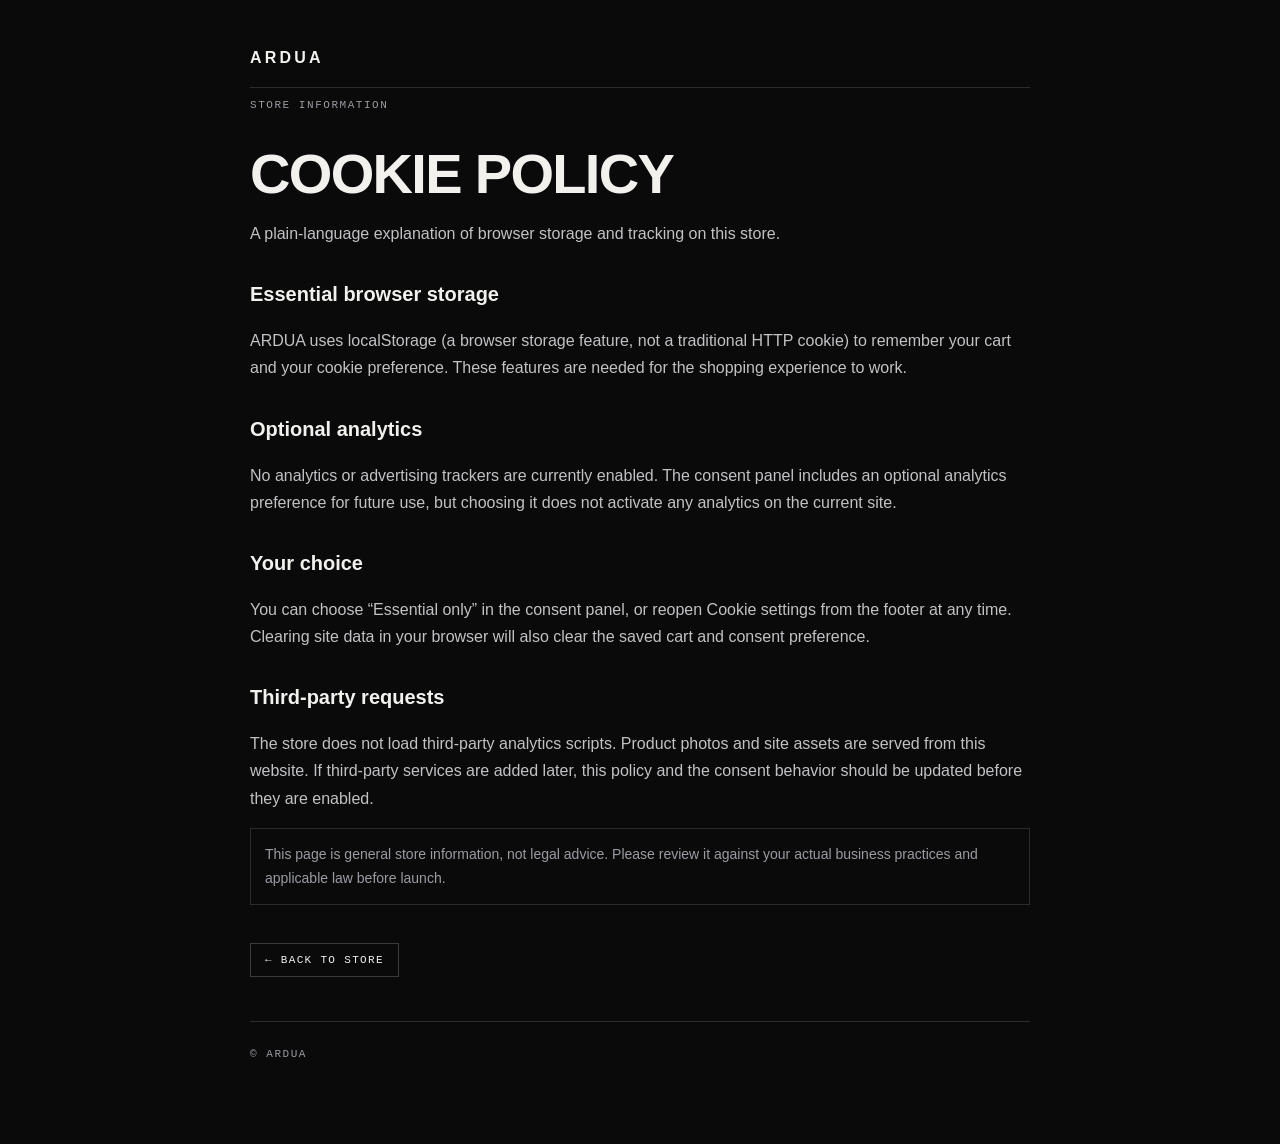
==== cookies.html @ cf26b6a2 "Add files via upload" ====
<!doctype html><html lang="en"><head><meta charset="utf-8"><title>Cookie Policy | ARDUA</title><meta name="viewport" content="width=device-width, initial-scale=1">
<meta name="theme-color" content="#0a0a0b">
<style>
:root{color-scheme:dark;--bg:#0a0a0b;--surface:#131315;--line:#2a2b2f;--fg:#f2f1ee;--muted:#9a9ca2;--mono:ui-monospace,"SFMono-Regular",Menlo,Consolas,monospace}
*{box-sizing:border-box}body{margin:0;background:var(--bg);color:var(--fg);font:16px/1.7 "Helvetica Neue",Arial,sans-serif}
.wrap{max-width:820px;margin:auto;padding:28px 20px 60px}
header,footer{border-bottom:1px solid var(--line);padding:16px 0}footer{border-top:1px solid var(--line);border-bottom:0;margin-top:44px}
.brand{font-weight:800;letter-spacing:.2em;text-decoration:none}.mono{font:11px var(--mono);letter-spacing:.14em;text-transform:uppercase;color:var(--muted)}
h1{font-size:clamp(32px,7vw,56px);line-height:1.05;text-transform:uppercase;letter-spacing:-.03em;margin:34px 0 14px}
h2{font-size:20px;margin:30px 0 8px}p,li{color:#c2c2c5}a{color:var(--fg);text-underline-offset:3px}.back{display:inline-block;margin-top:24px;padding:10px 14px;border:1px solid #3a3b40;text-decoration:none;font:11px var(--mono);text-transform:uppercase;letter-spacing:.12em}
.notice{border:1px solid var(--line);padding:14px;color:var(--muted);font-size:14px}
</style></head><body><div class="wrap"><header><a class="brand" href="index.html">ARDUA</a></header><p class="mono">Store information</p><h1>Cookie Policy</h1><p>A plain-language explanation of browser storage and tracking on this store.</p><section><h2>Essential browser storage</h2><p>ARDUA uses localStorage (a browser storage feature, not a traditional HTTP cookie) to remember your cart and your cookie preference. These features are needed for the shopping experience to work.</p></section><section><h2>Optional analytics</h2><p>No analytics or advertising trackers are currently enabled. The consent panel includes an optional analytics preference for future use, but choosing it does not activate any analytics on the current site.</p></section><section><h2>Your choice</h2><p>You can choose “Essential only” in the consent panel, or reopen Cookie settings from the footer at any time. Clearing site data in your browser will also clear the saved cart and consent preference.</p></section><section><h2>Third-party requests</h2><p>The store does not load third-party analytics scripts. Product photos and site assets are served from this website. If third-party services are added later, this policy and the consent behavior should be updated before they are enabled.</p></section><p class="notice">This page is general store information, not legal advice. Please review it against your actual business practices and applicable law before launch.</p><a class="back" href="index.html">← Back to store</a><footer><span class="mono">© ARDUA</span></footer></div></body></html>
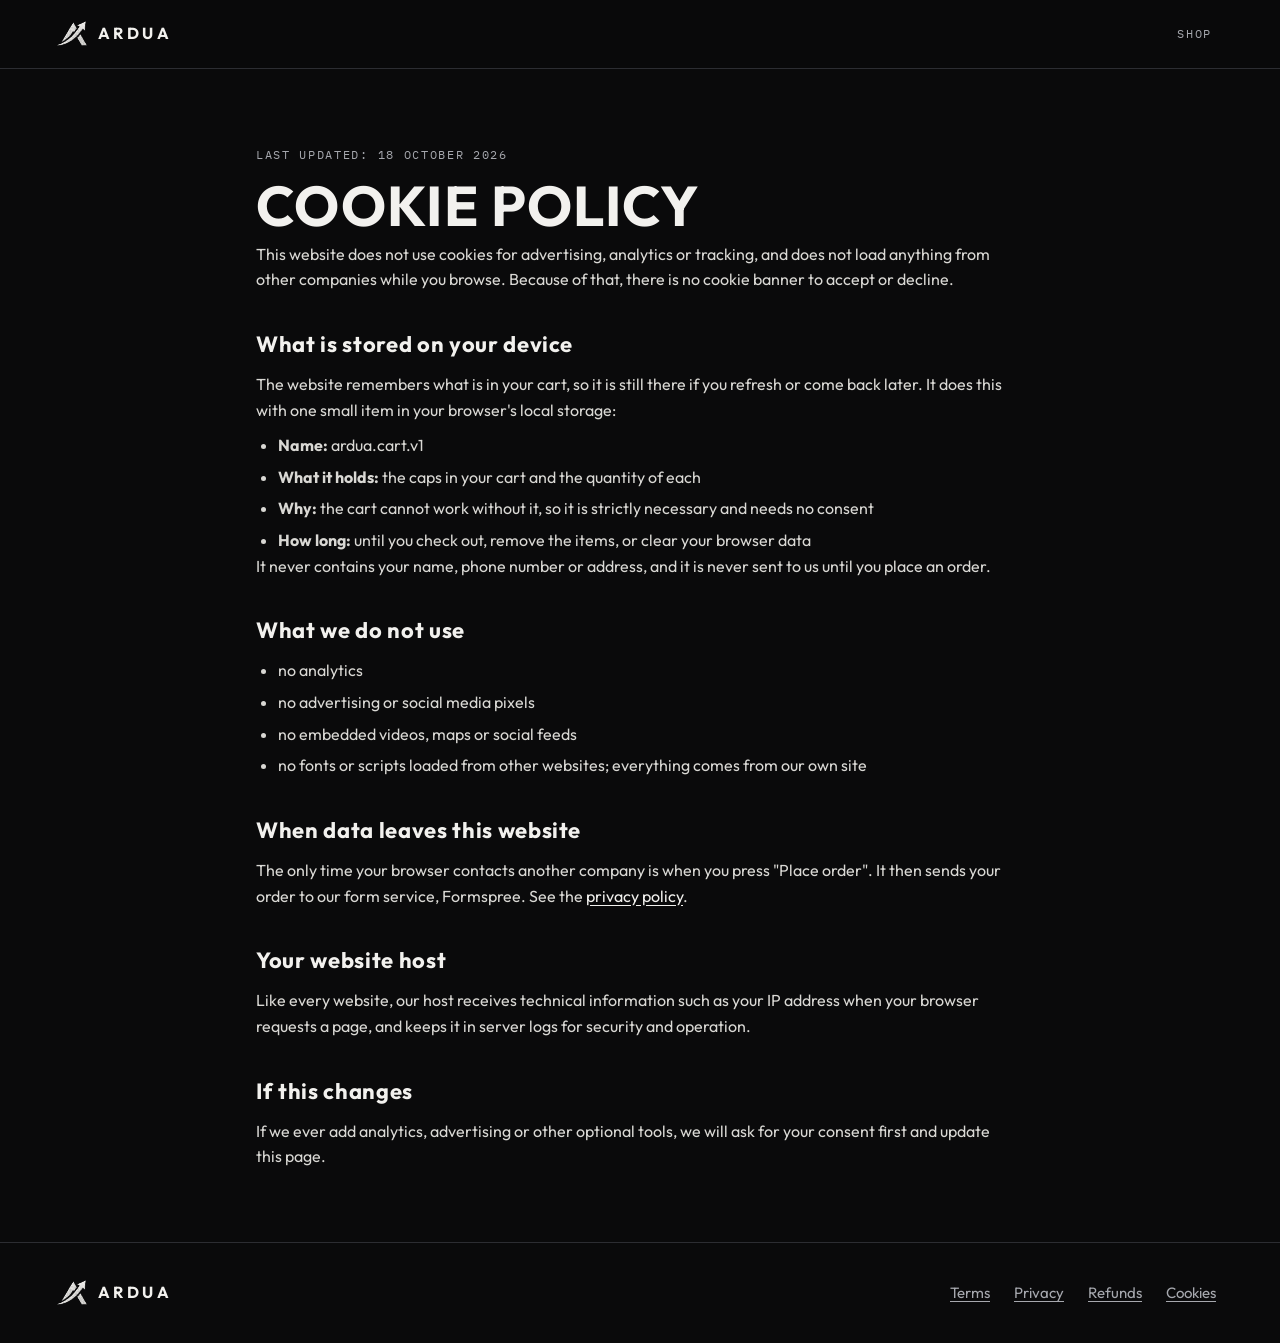
==== commit 043f11a1: "Add files via upload" ====
--- a/cookies.html
+++ b/cookies.html
@@ -1,12 +1,74 @@
-<!doctype html><html lang="en"><head><meta charset="utf-8"><title>Cookie Policy | ARDUA</title><meta name="viewport" content="width=device-width, initial-scale=1">
+<!doctype html>
+<html lang="en">
+<head>
+<meta charset="utf-8">
+<meta name="viewport" content="width=device-width, initial-scale=1, viewport-fit=cover">
+<meta http-equiv="Content-Security-Policy" content="default-src 'none'; script-src 'self'; style-src 'self'; img-src 'self' data:; font-src 'self'; base-uri 'none'; form-action 'none'">
+<meta name="referrer" content="strict-origin-when-cross-origin">
+<meta name="description" content="ARDUA does not use cookies or tracking. What this website stores on your device.">
 <meta name="theme-color" content="#0a0a0b">
-<style>
-:root{color-scheme:dark;--bg:#0a0a0b;--surface:#131315;--line:#2a2b2f;--fg:#f2f1ee;--muted:#9a9ca2;--mono:ui-monospace,"SFMono-Regular",Menlo,Consolas,monospace}
-*{box-sizing:border-box}body{margin:0;background:var(--bg);color:var(--fg);font:16px/1.7 "Helvetica Neue",Arial,sans-serif}
-.wrap{max-width:820px;margin:auto;padding:28px 20px 60px}
-header,footer{border-bottom:1px solid var(--line);padding:16px 0}footer{border-top:1px solid var(--line);border-bottom:0;margin-top:44px}
-.brand{font-weight:800;letter-spacing:.2em;text-decoration:none}.mono{font:11px var(--mono);letter-spacing:.14em;text-transform:uppercase;color:var(--muted)}
-h1{font-size:clamp(32px,7vw,56px);line-height:1.05;text-transform:uppercase;letter-spacing:-.03em;margin:34px 0 14px}
-h2{font-size:20px;margin:30px 0 8px}p,li{color:#c2c2c5}a{color:var(--fg);text-underline-offset:3px}.back{display:inline-block;margin-top:24px;padding:10px 14px;border:1px solid #3a3b40;text-decoration:none;font:11px var(--mono);text-transform:uppercase;letter-spacing:.12em}
-.notice{border:1px solid var(--line);padding:14px;color:var(--muted);font-size:14px}
-</style></head><body><div class="wrap"><header><a class="brand" href="index.html">ARDUA</a></header><p class="mono">Store information</p><h1>Cookie Policy</h1><p>A plain-language explanation of browser storage and tracking on this store.</p><section><h2>Essential browser storage</h2><p>ARDUA uses localStorage (a browser storage feature, not a traditional HTTP cookie) to remember your cart and your cookie preference. These features are needed for the shopping experience to work.</p></section><section><h2>Optional analytics</h2><p>No analytics or advertising trackers are currently enabled. The consent panel includes an optional analytics preference for future use, but choosing it does not activate any analytics on the current site.</p></section><section><h2>Your choice</h2><p>You can choose “Essential only” in the consent panel, or reopen Cookie settings from the footer at any time. Clearing site data in your browser will also clear the saved cart and consent preference.</p></section><section><h2>Third-party requests</h2><p>The store does not load third-party analytics scripts. Product photos and site assets are served from this website. If third-party services are added later, this policy and the consent behavior should be updated before they are enabled.</p></section><p class="notice">This page is general store information, not legal advice. Please review it against your actual business practices and applicable law before launch.</p><a class="back" href="index.html">← Back to store</a><footer><span class="mono">© ARDUA</span></footer></div></body></html>+<title>Cookie policy | ARDUA</title>
+<link rel="icon" href="mark.png" type="image/png">
+<link rel="stylesheet" href="styles.css">
+</head>
+<body>
+<a class="skip" href="#main">Skip to content</a>
+<header class="top">
+  <div class="wrap">
+    <a class="brand" href="index.html" aria-label="ARDUA, home"><img src="mark.png" alt="" width="32" height="26"><span>ARDUA</span></a>
+    <nav aria-label="Main"><a href="index.html#shop">Shop</a></nav>
+  </div>
+</header>
+<main id="main" class="legal">
+<div class="wrap">
+<span class="mono">Last updated: 18 October 2026</span>
+<h1 class="display">Cookie policy</h1>
+
+
+<p>This website does not use cookies for advertising, analytics or tracking, and does not load anything from other companies while you browse. Because of that, there is no cookie banner to accept or decline.</p>
+
+<h2>What is stored on your device</h2>
+<p>The website remembers what is in your cart, so it is still there if you refresh or come back later. It does this with one small item in your browser's local storage:</p>
+<ul>
+<li><strong>Name:</strong> ardua.cart.v1</li>
+<li><strong>What it holds:</strong> the caps in your cart and the quantity of each</li>
+<li><strong>Why:</strong> the cart cannot work without it, so it is strictly necessary and needs no consent</li>
+<li><strong>How long:</strong> until you check out, remove the items, or clear your browser data</li>
+</ul>
+<p>It never contains your name, phone number or address, and it is never sent to us until you place an order.</p>
+
+<h2>What we do not use</h2>
+<ul>
+<li>no analytics</li>
+<li>no advertising or social media pixels</li>
+<li>no embedded videos, maps or social feeds</li>
+<li>no fonts or scripts loaded from other websites; everything comes from our own site</li>
+</ul>
+
+<h2>When data leaves this website</h2>
+<p>The only time your browser contacts another company is when you press "Place order". It then sends your order to our form service, Formspree. See the <a href="privacy.html">privacy policy</a>.</p>
+
+<h2>Your website host</h2>
+<p>Like every website, our host receives technical information such as your IP address when your browser requests a page, and keeps it in server logs for security and operation.</p>
+
+<h2>If this changes</h2>
+<p>If we ever add analytics, advertising or other optional tools, we will ask for your consent first and update this page.</p>
+</div>
+</main>
+<footer>
+  <div class="wrap">
+    <a class="brand" href="index.html" aria-label="ARDUA, home"><img src="mark.png" alt="" width="32" height="26"><span>ARDUA</span></a>
+    <nav aria-label="Legal">
+      <ul>
+        <li><a href="terms.html">Terms</a></li>
+        <li><a href="privacy.html">Privacy</a></li>
+        <li><a href="refunds.html">Refunds</a></li>
+        <li><a href="cookies.html">Cookies</a></li>
+      </ul>
+    </nav>
+  </div>
+</footer>
+<script src="config.js"></script>
+<script src="legal.js"></script>
+</body>
+</html>
--- a/styles.css
+++ b/styles.css
@@ -0,0 +1,262 @@
+/* ARDUA. Layout: sticky bar, hero split (copy | 3D cap), spec strip, shop grid, coming soon, mark story, info. Cart, product and checkout are native dialogs. */
+@font-face{font-family:"Outfit";src:url("outfit-regular.woff") format("woff");font-weight:400;font-style:normal;font-display:swap}
+@font-face{font-family:"Outfit";src:url("outfit-bold.woff") format("woff");font-weight:700;font-style:normal;font-display:swap}
+@font-face{font-family:"Plex Mono";src:url("plexmono-regular.woff") format("woff");font-weight:400;font-style:normal;font-display:swap}
+
+:root{
+  --bg:#0a0a0b;
+  --surface:#131315;
+  --surface-2:#1b1b1e;
+  --line:#2c2d32;
+  --line-2:#44464c;
+  --fg:#f2f1ee;
+  --muted:#a6a8ae;
+  --danger:#ffa3a3;
+  --display:"Outfit","Helvetica Neue",Arial,sans-serif;
+  --body:"Outfit","Helvetica Neue",Arial,sans-serif;
+  --mono:"Plex Mono",ui-monospace,Menlo,Consolas,monospace;
+  color-scheme:dark;
+}
+*{box-sizing:border-box}
+html{scroll-behavior:smooth;-webkit-text-size-adjust:100%}
+body{margin:0;background:var(--bg);color:var(--fg);font-family:var(--body);font-size:16px;line-height:1.6;-webkit-font-smoothing:antialiased;font-synthesis:none}
+body.lock{overflow:hidden}
+[hidden]{display:none!important}
+img{display:block;max-width:100%;height:auto}
+button,input,select,textarea{font:inherit;color:inherit}
+button{cursor:pointer}
+a{color:inherit;text-underline-offset:3px}
+h1,h2,h3,p,dl,dd,ul,ol,fieldset{margin:0}
+ul,ol{padding:0;list-style:none}
+:focus-visible{outline:3px solid #fff;outline-offset:3px;border-radius:2px}
+.sr-only{position:absolute;width:1px;height:1px;margin:-1px;padding:0;overflow:hidden;clip:rect(0 0 0 0);white-space:nowrap;border:0}
+.skip{position:absolute;left:12px;top:-100px;z-index:300;padding:12px 18px;background:var(--fg);color:var(--bg);font-weight:700;text-decoration:none;border-radius:2px}
+.skip:focus{top:max(12px,env(safe-area-inset-top,0px))}
+
+.wrap{width:100%;max-width:1200px;margin-inline:auto;padding-left:max(16px,env(safe-area-inset-left,0px));padding-right:max(16px,env(safe-area-inset-right,0px))}
+.mono{font-family:var(--mono);font-size:12px;letter-spacing:.14em;text-transform:uppercase;color:var(--muted)}
+.display{font-family:var(--display);font-weight:700;text-transform:uppercase;letter-spacing:.02em;text-wrap:balance;line-height:1.02}
+section[id]{scroll-margin-top:calc(80px + env(safe-area-inset-top,0px))}
+
+/* buttons */
+.btn{display:inline-flex;align-items:center;justify-content:center;gap:8px;min-height:48px;padding:0 24px;border:1px solid var(--fg);background:var(--fg);color:var(--bg);font-family:var(--mono);font-size:13px;letter-spacing:.14em;text-transform:uppercase;text-decoration:none;border-radius:2px;transition:background .15s,color .15s,border-color .15s}
+.btn:hover{background:transparent;color:var(--fg)}
+.btn.ghost{background:transparent;color:var(--fg);border-color:var(--line-2)}
+.btn.ghost:hover{border-color:var(--fg)}
+.btn.block{width:100%}
+.btn.small{min-height:44px;padding:0 16px;font-size:12px}
+.btn[disabled]{opacity:.45;cursor:not-allowed}
+.icon-btn{display:inline-grid;place-items:center;width:44px;height:44px;border:1px solid var(--line-2);background:var(--bg);border-radius:2px;font-size:18px;line-height:1}
+.icon-btn:hover{border-color:var(--fg)}
+
+/* header */
+.top{position:sticky;top:env(safe-area-inset-top,0px);z-index:20;background:rgba(10,10,11,.92);border-bottom:1px solid var(--line)}
+body::before{content:"";position:fixed;inset:0 0 auto;height:env(safe-area-inset-top,0px);background:var(--bg);z-index:30}
+.top .wrap{display:flex;align-items:center;gap:20px;min-height:68px}
+.brand{display:flex;align-items:center;gap:10px;text-decoration:none;min-height:44px}
+.brand img{height:26px;width:auto}
+.brand span{font-family:var(--display);font-weight:700;letter-spacing:.22em;font-size:16px}
+.top nav{display:flex;gap:6px;margin-left:auto}
+.top nav a{display:inline-flex;align-items:center;min-height:44px;padding:0 12px;font-family:var(--mono);font-size:12px;letter-spacing:.14em;text-transform:uppercase;color:var(--muted);text-decoration:none}
+.top nav a:hover{color:var(--fg)}
+.cart-btn{display:inline-flex;align-items:center;gap:10px;min-height:44px;padding:0 14px;border:1px solid var(--line-2);background:transparent;border-radius:2px;font-family:var(--mono);font-size:12px;letter-spacing:.14em;text-transform:uppercase}
+.cart-btn:hover{border-color:var(--fg)}
+.cart-btn b{display:inline-grid;place-items:center;min-width:24px;height:24px;padding:0 6px;background:var(--fg);color:var(--bg);font-weight:400;border-radius:12px;font-size:12px;letter-spacing:0}
+.cart-btn b[data-zero="true"]{background:var(--surface-2);color:var(--muted)}
+@media (max-width:640px){.top nav{display:none}.cart-btn{margin-left:auto}}
+
+/* hero */
+.hero{padding-block:clamp(24px,5vw,64px)}
+.hero .wrap{display:grid;grid-template-columns:minmax(0,1fr) minmax(0,1.1fr);gap:clamp(16px,4vw,56px);align-items:center}
+.hero-copy{min-width:0}
+.hero h1{font-size:clamp(44px,7.4vw,100px);margin:14px 0 20px}
+.hero .lead{max-width:42ch;color:var(--muted);font-size:18px}
+.hero .actions{display:flex;flex-wrap:wrap;gap:12px;margin-top:28px}
+.stage{position:relative;aspect-ratio:1/1;min-width:0;border:1px solid var(--line);overflow:hidden;background:radial-gradient(ellipse at 50% 38%,#26272c 0%,#141416 55%,#0a0a0b 100%)}
+.stage::after{content:"";position:absolute;left:22%;right:22%;bottom:17%;height:7%;background:radial-gradient(ellipse at center,rgba(0,0,0,.65) 0%,rgba(0,0,0,0) 70%);pointer-events:none}
+.stage canvas{position:absolute;inset:0;width:100%;height:100%;touch-action:pan-y;cursor:grab;z-index:1}
+.stage canvas:active{cursor:grabbing}
+.stage .fallback{position:absolute;inset:0;width:100%;height:100%;object-fit:cover;z-index:2}
+.stage-ui{position:absolute;left:0;right:0;bottom:0;z-index:3;display:flex;align-items:center;justify-content:space-between;gap:8px;padding:10px;background:linear-gradient(to top,rgba(10,10,11,.85),rgba(10,10,11,0))}
+.stage-ui .hint{font-size:11px;padding-left:6px}
+.stage-btns{display:flex;gap:8px}
+.stage-btns .icon-btn{width:44px;font-size:15px}
+.stage-btns .icon-btn.wide{width:auto;padding:0 14px;font-family:var(--mono);font-size:12px;letter-spacing:.12em;text-transform:uppercase}
+@media (max-width:820px){.hero .wrap{grid-template-columns:1fr}.stage{aspect-ratio:1/1;max-height:80vh}}
+@media (max-width:420px){.stage-ui .hint{display:none}.stage-ui{justify-content:center}}
+
+.strip{border-block:1px solid var(--line)}
+.strip ul{display:grid;grid-template-columns:repeat(3,minmax(0,1fr))}
+.strip li{padding:18px 20px 18px 0;display:grid;gap:4px;min-width:0}
+.strip li+li{padding-left:20px;border-left:1px solid var(--line)}
+@media (max-width:640px){.strip ul{grid-template-columns:1fr}.strip li,.strip li+li{padding:14px 0;border-left:0}.strip li+li{border-top:1px solid var(--line)}}
+
+/* shop */
+.shop{padding-block:clamp(40px,7vw,88px)}
+.shop-head{display:flex;flex-wrap:wrap;align-items:end;justify-content:space-between;gap:12px}
+.shop-head h2,.soon h2,.craft h2,.info h2{font-size:clamp(30px,4.4vw,52px)}
+.controls{display:flex;flex-wrap:wrap;gap:12px;align-items:end;margin:22px 0 28px}
+.fld{display:grid;gap:6px;min-width:0}
+.fld label,.fld .lab{font-family:var(--mono);font-size:12px;letter-spacing:.12em;text-transform:uppercase;color:var(--muted)}
+.field-in{min-height:48px;width:100%;min-width:0;padding:0 14px;background:var(--surface);border:1px solid var(--line-2);border-radius:2px;color:var(--fg);font-size:16px}
+textarea.field-in{padding:12px 14px;min-height:96px;resize:vertical}
+.field-in:focus{border-color:var(--fg);outline:3px solid #fff;outline-offset:2px}
+.field-in[aria-invalid="true"]{border-color:var(--danger)}
+.controls .search{flex:1 1 220px}
+.controls .sort{flex:0 1 220px}
+.chips{display:flex;flex-wrap:wrap;gap:8px}
+.chip{min-height:48px;padding:0 18px;border:1px solid var(--line-2);background:transparent;color:var(--muted);border-radius:2px;font-family:var(--mono);font-size:12px;letter-spacing:.12em;text-transform:uppercase}
+.chip:hover{color:var(--fg);border-color:var(--fg)}
+.chip[aria-pressed="true"]{background:var(--fg);color:var(--bg);border-color:var(--fg)}
+select.field-in option{background:var(--surface);color:var(--fg)}
+
+.grid{display:grid;grid-template-columns:repeat(auto-fill,minmax(min(100%,320px),1fr));gap:20px}
+.card{display:flex;flex-direction:column;min-width:0;background:var(--surface);border:1px solid var(--line);border-radius:2px;overflow:hidden}
+.card:hover{border-color:var(--line-2)}
+.media{display:block;width:100%;padding:0;border:0;background:#000;aspect-ratio:3/2;overflow:hidden}
+.media img{width:100%;height:100%;object-fit:cover;transition:transform .5s ease}
+.card:hover .media img{transform:scale(1.03)}
+.card .body{display:flex;flex-direction:column;gap:6px;flex:1;padding:16px}
+.card h3{font-family:var(--display);font-weight:700;font-size:19px;letter-spacing:.05em;text-transform:uppercase}
+.card .short{color:var(--muted)}
+.card .row{display:flex;align-items:center;justify-content:space-between;gap:12px;margin-top:auto;padding-top:14px}
+.price{font-family:var(--mono);font-size:16px;font-variant-numeric:tabular-nums}
+.empty{padding:48px 16px;text-align:center;border:1px dashed var(--line-2);color:var(--muted);display:grid;gap:14px;justify-items:center}
+
+/* coming soon */
+.soon{padding-block:clamp(40px,7vw,80px);border-top:1px solid var(--line)}
+.soon-card{display:grid;grid-template-columns:minmax(0,1.2fr) minmax(0,1fr);margin-top:24px;border:1px solid var(--line);background:var(--surface);border-radius:2px;overflow:hidden}
+.soon-card .pic{background:#000;aspect-ratio:2/1;min-width:0}
+.soon-card .pic img{width:100%;height:100%;object-fit:cover}
+.soon-card .txt{padding:28px;display:grid;gap:12px;align-content:center;min-width:0}
+.soon-card h3{font-family:var(--display);font-weight:700;font-size:clamp(24px,3vw,34px);text-transform:uppercase;letter-spacing:.04em;line-height:1.1}
+.soon-card p{color:var(--muted);max-width:42ch}
+.tag{display:inline-block;width:fit-content;padding:6px 12px;border:1px solid var(--fg);font-family:var(--mono);font-size:12px;letter-spacing:.16em;text-transform:uppercase}
+@media (max-width:760px){.soon-card{grid-template-columns:1fr}.soon-card .pic{aspect-ratio:3/2}.soon-card .txt{padding:20px 18px}}
+
+/* craft */
+.craft{padding-block:clamp(40px,7vw,88px);border-top:1px solid var(--line)}
+.craft .wrap{display:grid;grid-template-columns:minmax(0,1fr) minmax(0,1fr);gap:clamp(24px,5vw,64px);align-items:center}
+.craft .art{border:1px solid var(--line);aspect-ratio:1/1;overflow:hidden;background:#000}
+.craft .art img{width:100%;height:100%;object-fit:cover}
+.craft h2{margin:12px 0 18px}
+.craft p{color:var(--muted);max-width:46ch}
+.facts{margin-top:26px;border-top:1px solid var(--line)}
+.facts div{display:grid;grid-template-columns:110px minmax(0,1fr);gap:16px;padding:14px 0;border-bottom:1px solid var(--line)}
+@media (max-width:820px){.craft .wrap{grid-template-columns:1fr}}
+.band{margin-top:clamp(32px,5vw,56px)}
+.band .wrap>div{border:1px solid var(--line);aspect-ratio:21/9;overflow:hidden;background:#000}
+.band img{width:100%;height:100%;object-fit:cover}
+@media (max-width:640px){.band .wrap>div{aspect-ratio:16/9}}
+
+/* info */
+.info{padding-block:clamp(40px,7vw,88px);border-top:1px solid var(--line)}
+.info-grid{display:grid;grid-template-columns:repeat(auto-fit,minmax(min(100%,230px),1fr));gap:28px;margin-top:28px}
+.info-grid div{display:grid;gap:8px;align-content:start;padding-top:16px;border-top:1px solid var(--line-2)}
+.info-grid h3{font-family:var(--mono);font-weight:400;font-size:12px;letter-spacing:.14em;text-transform:uppercase;color:var(--muted)}
+.info-grid p{color:var(--fg)}
+.info-grid a{display:inline-block;padding-block:2px}
+
+footer{border-top:1px solid var(--line);padding-block:28px calc(28px + env(safe-area-inset-bottom,0px))}
+footer .wrap{display:flex;flex-wrap:wrap;gap:12px 28px;align-items:center;justify-content:space-between}
+footer nav ul{display:flex;flex-wrap:wrap;gap:0 8px}
+footer nav a{display:inline-flex;align-items:center;min-height:44px;padding:0 8px;color:var(--muted);font-size:15px}
+footer nav a:hover{color:var(--fg)}
+
+/* dialogs */
+dialog{padding:0;border:0;color:inherit;background:transparent;max-width:none;max-height:none}
+dialog::backdrop{background:rgba(0,0,0,.78)}
+dialog.drawer{position:fixed;inset:0 0 0 auto;margin:0;width:min(460px,100%);height:100%;background:var(--surface);border-left:1px solid var(--line)}
+dialog.drawer[open]{display:flex;flex-direction:column;animation:slide .25s ease}
+@keyframes slide{from{transform:translateX(24px);opacity:0}to{transform:none;opacity:1}}
+dialog.sheet{position:fixed;inset:0;margin:auto;width:min(1080px,calc(100% - 24px));max-height:calc(100% - 24px);overflow:auto;background:var(--surface);border:1px solid var(--line);border-radius:2px}
+dialog.sheet.wide{width:min(1120px,calc(100% - 24px))}
+.dr-head{display:flex;align-items:center;justify-content:space-between;gap:12px;padding:calc(14px + env(safe-area-inset-top,0px)) calc(16px + env(safe-area-inset-right,0px)) 14px 20px;border-bottom:1px solid var(--line)}
+.dr-head h2{font-family:var(--display);font-weight:700;font-size:20px;letter-spacing:.06em;text-transform:uppercase}
+.dr-body{flex:1;min-height:0;overflow-y:auto;padding:8px 20px}
+.dr-foot{padding:16px 20px calc(16px + env(safe-area-inset-bottom,0px));border-top:1px solid var(--line);display:grid;gap:12px;background:var(--surface)}
+.line{display:grid;grid-template-columns:96px minmax(0,1fr) auto;gap:14px;padding:16px 0;border-bottom:1px solid var(--line)}
+.line img{width:96px;aspect-ratio:3/2;object-fit:cover;border:1px solid var(--line);background:#000}
+.line h3{font-family:var(--display);font-weight:700;font-size:15px;letter-spacing:.04em;text-transform:uppercase}
+.line .meta{display:flex;flex-wrap:wrap;align-items:center;gap:6px 12px;margin-top:10px}
+.stepper{display:inline-flex;align-items:center;border:1px solid var(--line-2);border-radius:2px}
+.stepper button{width:44px;height:44px;border:0;background:transparent;font-size:18px}
+.stepper button:hover{background:var(--surface-2)}
+.stepper output{min-width:32px;text-align:center;font-family:var(--mono);font-size:14px}
+.link{min-height:44px;padding:0 4px;border:0;background:none;color:var(--muted);font-family:var(--mono);font-size:12px;letter-spacing:.1em;text-transform:uppercase;text-decoration:underline;text-underline-offset:3px}
+.link:hover{color:var(--fg)}
+.totals{display:grid;gap:8px}
+.totals div{display:flex;justify-content:space-between;gap:12px;font-variant-numeric:tabular-nums}
+.totals .grand{padding-top:10px;border-top:1px solid var(--line);font-size:18px;font-weight:700}
+.dr-empty{display:grid;gap:16px;justify-items:start;padding:40px 0}
+.dr-empty p{color:var(--muted)}
+
+.x{position:absolute;top:10px;right:10px;z-index:3}
+.pv{display:grid;grid-template-columns:minmax(0,1.15fr) minmax(0,1fr)}
+.pv-media{border-right:1px solid var(--line);min-width:0}
+.pv-main{aspect-ratio:3/2;background:#000;overflow:hidden}
+.pv-main img{width:100%;height:100%;object-fit:cover}
+.thumbs{display:grid;grid-template-columns:repeat(3,minmax(0,1fr));gap:1px;background:var(--line);border-top:1px solid var(--line)}
+.thumbs button{padding:0;border:0;background:#000;aspect-ratio:3/2;overflow:hidden;opacity:.6}
+.thumbs button[aria-current="true"]{opacity:1;box-shadow:inset 0 -3px 0 var(--fg)}
+.thumbs img{width:100%;height:100%;object-fit:cover}
+.pv-info{padding:32px 28px 28px;display:grid;gap:16px;align-content:start;min-width:0}
+.pv-info h2{font-size:clamp(26px,3.4vw,38px);padding-right:52px}
+.pv-info .price{font-size:20px}
+.pv-info .desc{color:var(--muted)}
+.buy{display:flex;flex-wrap:wrap;gap:12px;align-items:center}
+.buy .btn{flex:1 1 180px}
+.specs{border-top:1px solid var(--line)}
+.specs div{display:grid;grid-template-columns:96px minmax(0,1fr);gap:14px;padding:11px 0;border-bottom:1px solid var(--line)}
+@media (max-width:820px){.pv{grid-template-columns:1fr}.pv-media{border-right:0;border-bottom:1px solid var(--line)}.pv-info{padding:24px 18px 22px}}
+
+.co{display:grid;grid-template-columns:minmax(0,1.15fr) minmax(0,1fr)}
+.co form{padding:32px 28px;display:grid;gap:24px;min-width:0}
+.co h2{font-family:var(--display);font-weight:700;font-size:clamp(26px,3vw,34px);text-transform:uppercase;padding-right:52px}
+.co fieldset{border:0;padding:0;display:grid;gap:14px;min-width:0}
+.co legend{padding:0;margin-bottom:14px;font-family:var(--mono);font-size:12px;letter-spacing:.14em;text-transform:uppercase;color:var(--muted)}
+.co .intro{color:var(--muted)}
+.hint-t{font-size:14px;color:var(--muted)}
+.field-err{font-size:14px;color:var(--danger)}
+.err-sum{padding:14px 16px;border:1px solid var(--danger);color:var(--fg);border-radius:2px}
+.err-sum h3{font-size:16px;margin-bottom:6px;color:var(--danger)}
+.err-sum ul{display:grid;gap:2px}
+.err-sum a{display:inline-flex;align-items:center;min-height:36px;color:var(--fg)}
+.opt{display:flex;gap:12px;align-items:flex-start;padding:14px;border:1px solid var(--line-2);border-radius:2px}
+.opt input{margin-top:5px;width:20px;height:20px;accent-color:#f2f1ee;flex:none}
+.opt .t{display:grid;gap:2px;flex:1;min-width:0}
+.opt .t small{color:var(--muted);font-size:14px}
+.opt label{cursor:pointer}
+.opt.check{border-color:var(--line-2)}
+.opt.check[data-invalid="true"]{border-color:var(--danger)}
+.co aside{padding:32px 28px;background:var(--surface-2);border-left:1px solid var(--line);display:grid;gap:18px;align-content:start;min-width:0}
+.sum-line{display:grid;grid-template-columns:64px minmax(0,1fr) auto;gap:12px;align-items:center;padding:10px 0;border-bottom:1px solid var(--line)}
+.sum-line img{width:64px;aspect-ratio:3/2;object-fit:cover;border:1px solid var(--line)}
+.sum-line b{font-weight:700;display:block}
+.sum-line small{color:var(--muted);font-family:var(--mono);font-size:12px}
+.done{padding:48px 28px;display:grid;gap:18px;justify-items:start;max-width:640px}
+.done h2{font-size:clamp(28px,4vw,44px);padding-right:0}
+.done p{color:var(--muted)}
+.done .ordno{font-family:var(--mono);font-size:16px;letter-spacing:.14em;padding:10px 14px;border:1px solid var(--line-2)}
+@media (max-width:820px){.co{grid-template-columns:1fr}.co aside{border-left:0;border-top:1px solid var(--line);order:-1}.co form,.co aside{padding:24px 18px}.done{padding:40px 18px}}
+.row2{display:grid;grid-template-columns:repeat(2,minmax(0,1fr));gap:14px}
+@media (max-width:480px){.row2{grid-template-columns:1fr}}
+.off{position:absolute;left:-9999px;top:auto;width:1px;height:1px;overflow:hidden}
+
+.toast{position:fixed;left:50%;bottom:calc(20px + env(safe-area-inset-bottom,0px));transform:translate(-50%,16px);z-index:200;display:flex;align-items:center;gap:14px;padding:12px 16px;background:var(--fg);color:var(--bg);border-radius:2px;opacity:0;visibility:hidden;transition:opacity .2s,transform .2s,visibility .2s;max-width:calc(100% - 32px)}
+.toast.show{opacity:1;visibility:visible;transform:translate(-50%,0)}
+.toast button{min-height:44px;border:0;background:none;color:var(--bg);font-family:var(--mono);font-size:12px;letter-spacing:.12em;text-transform:uppercase;text-decoration:underline;text-underline-offset:3px;padding:0 4px}
+
+/* legal pages */
+.legal{padding-block:clamp(32px,6vw,72px)}
+.legal .wrap{max-width:800px}
+.legal h1{font-size:clamp(34px,6vw,56px);margin:10px 0 8px}
+.legal .upd{margin-bottom:28px}
+.legal h2{font-family:var(--display);font-weight:700;font-size:22px;letter-spacing:.03em;margin:34px 0 10px}
+.legal p,.legal li{color:#d9d8d4;max-width:68ch}
+.legal p+p{margin-top:12px}
+.legal ul{list-style:disc;padding-left:22px;display:grid;gap:6px;margin-top:10px}
+.legal a{color:var(--fg)}
+.legal .note{margin-top:28px;padding:14px 16px;border:1px solid var(--line-2);color:var(--muted)}
+
+@media (prefers-reduced-motion:reduce){html{scroll-behavior:auto}*,*::before,*::after{animation:none!important;transition:none!important}}
